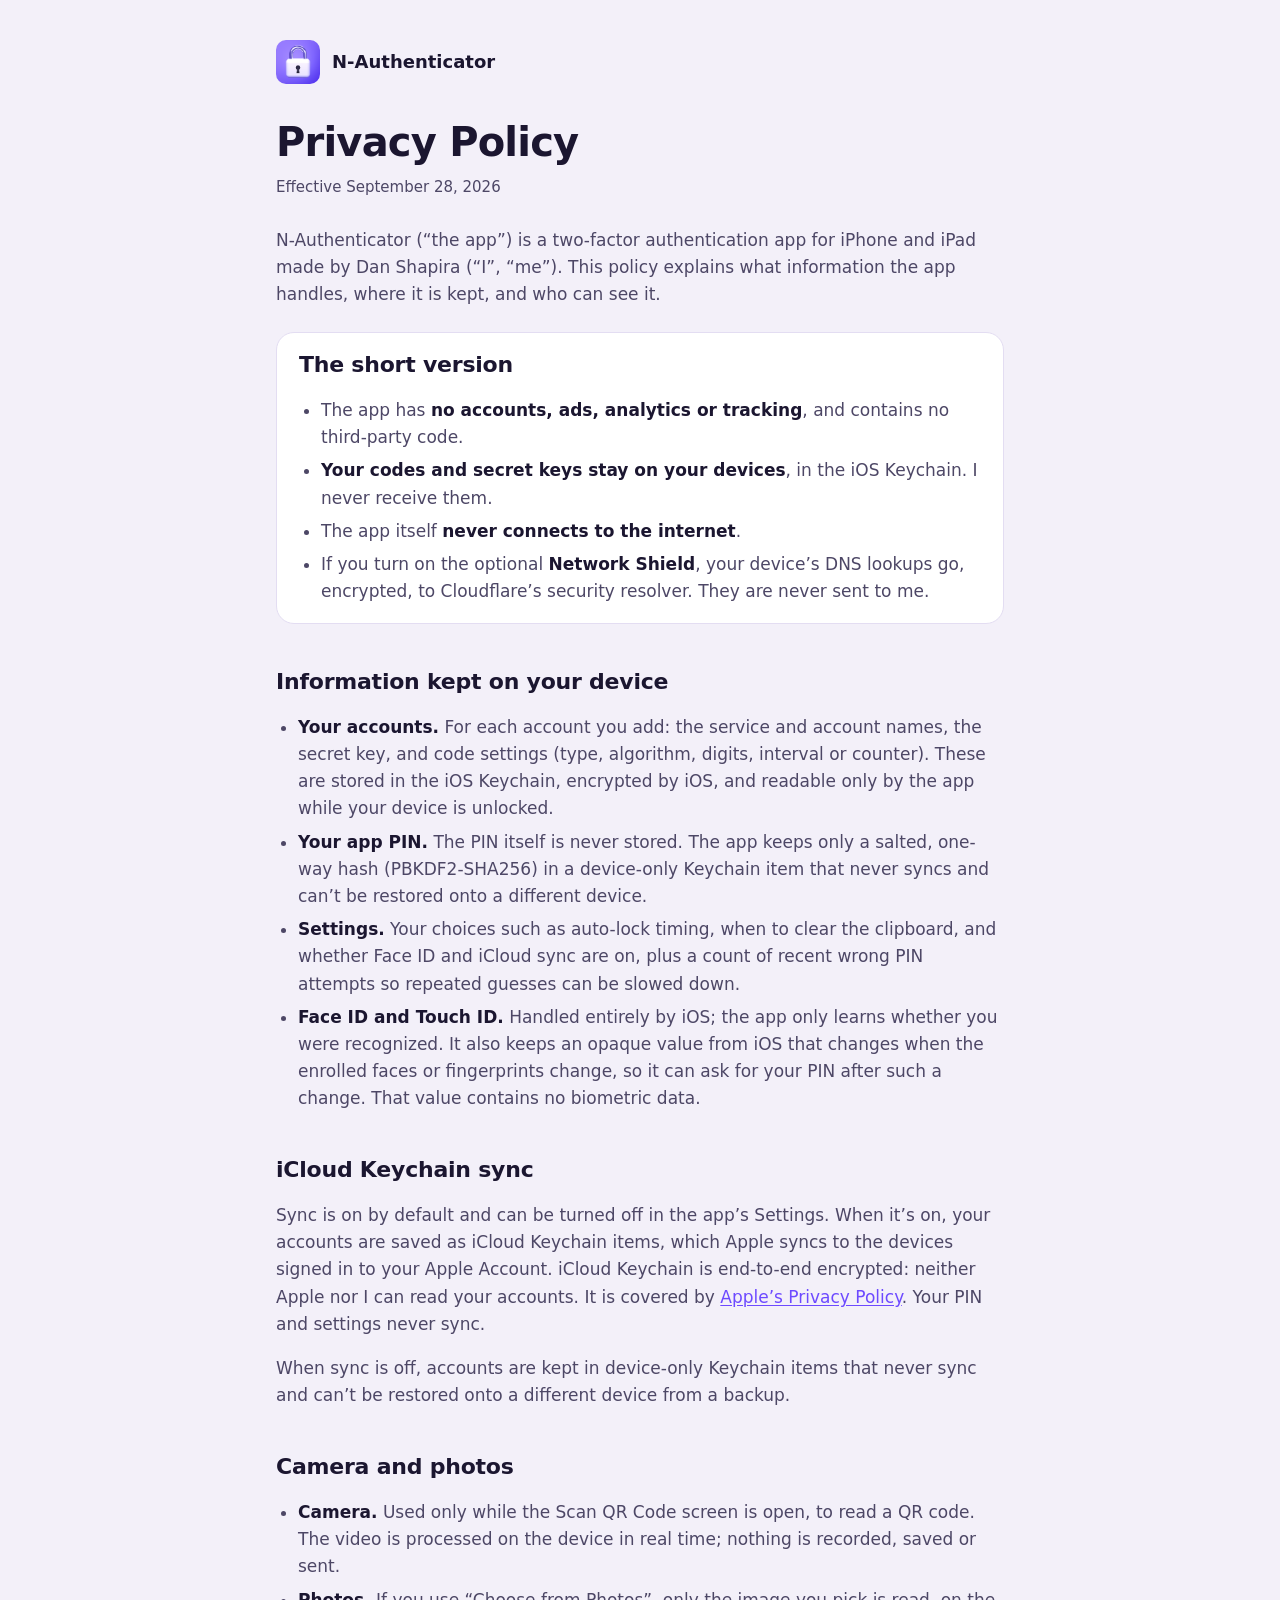
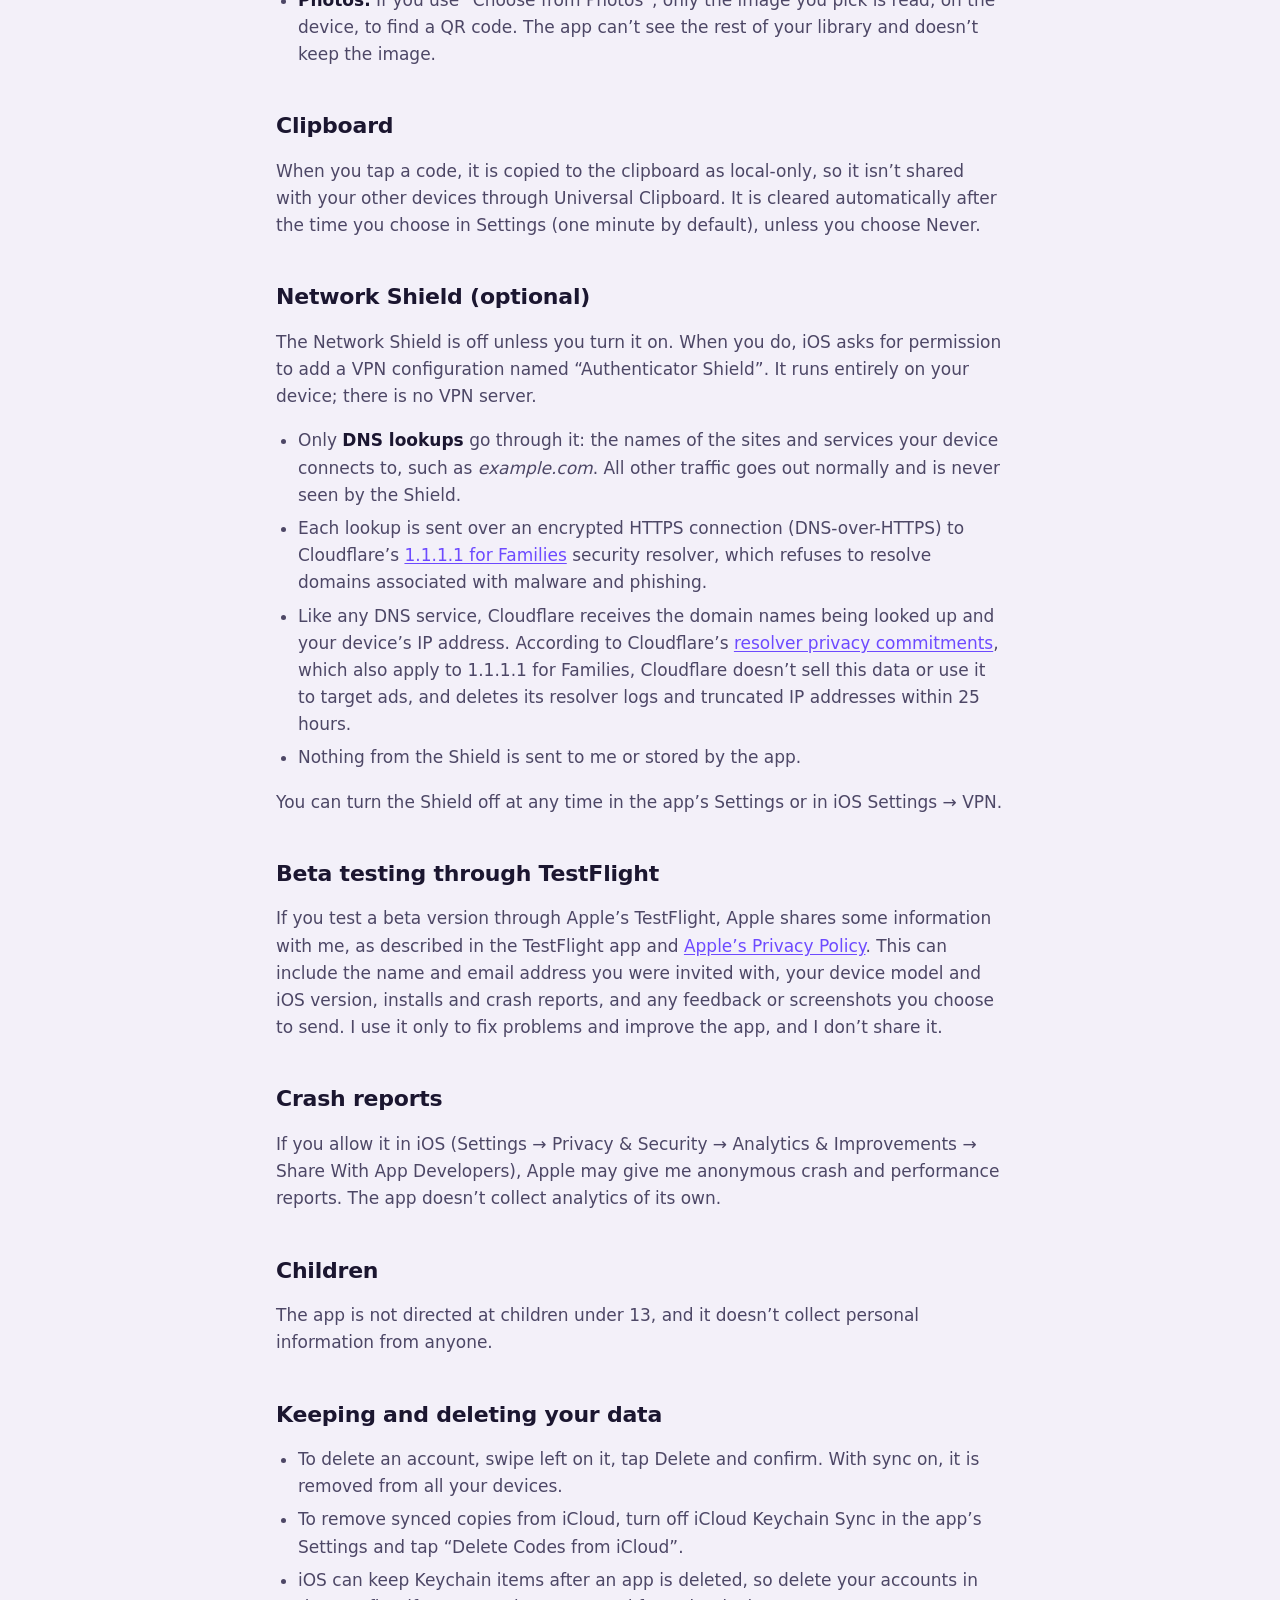
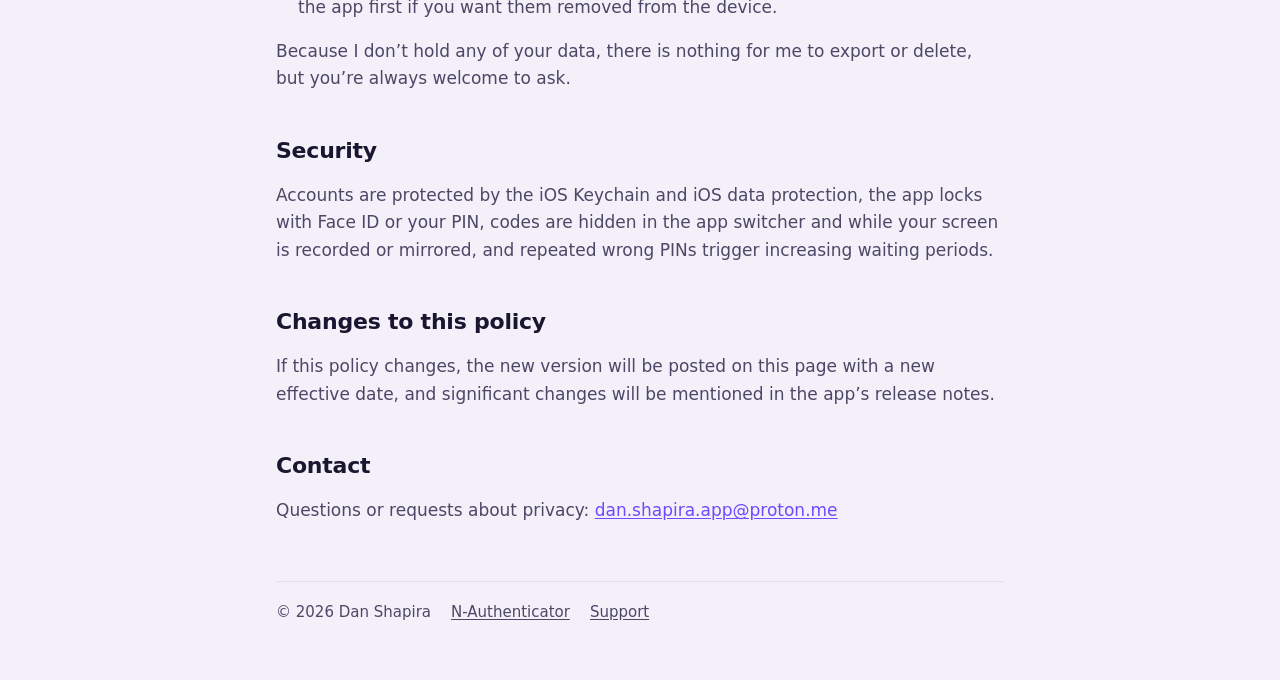
==== privacy/index.html @ 57d5ab2e "Add privacy policy, support site and App Store Connect text docs/ is a small GitHub Pages site (land" ====
<!doctype html>
<html lang="en">
<head>
  <meta charset="utf-8">
  <meta name="viewport" content="width=device-width, initial-scale=1">
  <title>Privacy Policy · N-Authenticator</title>
  <meta name="description" content="How N-Authenticator handles your data: codes stay on your devices, no accounts, no analytics, no tracking.">
  <link rel="icon" href="../assets/icon.png">
  <link rel="apple-touch-icon" href="../assets/icon.png">
  <link rel="stylesheet" href="../assets/style.css">
</head>
<body>
  <main>
    <a class="brand" href="../"><img src="../assets/icon.png" alt="">N-Authenticator</a>

    <h1>Privacy Policy</h1>
    <p class="meta">Effective September 28, 2026</p>

    <p>N-Authenticator (&ldquo;the app&rdquo;) is a two-factor authentication app for iPhone and iPad made by Dan Shapira (&ldquo;I&rdquo;, &ldquo;me&rdquo;). This policy explains what information the app handles, where it is kept, and who can see it.</p>

    <div class="card">
      <h2 style="margin-top:0">The short version</h2>
      <ul>
        <li>The app has <strong>no accounts, ads, analytics or tracking</strong>, and contains no third-party code.</li>
        <li><strong>Your codes and secret keys stay on your devices</strong>, in the iOS Keychain. I never receive them.</li>
        <li>The app itself <strong>never connects to the internet</strong>.</li>
        <li>If you turn on the optional <strong>Network Shield</strong>, your device&rsquo;s DNS lookups go, encrypted, to Cloudflare&rsquo;s security resolver. They are never sent to me.</li>
      </ul>
    </div>

    <h2>Information kept on your device</h2>
    <ul>
      <li><strong>Your accounts.</strong> For each account you add: the service and account names, the secret key, and code settings (type, algorithm, digits, interval or counter). These are stored in the iOS Keychain, encrypted by iOS, and readable only by the app while your device is unlocked.</li>
      <li><strong>Your app PIN.</strong> The PIN itself is never stored. The app keeps only a salted, one-way hash (PBKDF2-SHA256) in a device-only Keychain item that never syncs and can&rsquo;t be restored onto a different device.</li>
      <li><strong>Settings.</strong> Your choices such as auto-lock timing, when to clear the clipboard, and whether Face ID and iCloud sync are on, plus a count of recent wrong PIN attempts so repeated guesses can be slowed down.</li>
      <li><strong>Face ID and Touch ID.</strong> Handled entirely by iOS; the app only learns whether you were recognized. It also keeps an opaque value from iOS that changes when the enrolled faces or fingerprints change, so it can ask for your PIN after such a change. That value contains no biometric data.</li>
    </ul>

    <h2>iCloud Keychain sync</h2>
    <p>Sync is on by default and can be turned off in the app&rsquo;s Settings. When it&rsquo;s on, your accounts are saved as iCloud Keychain items, which Apple syncs to the devices signed in to your Apple Account. iCloud Keychain is end-to-end encrypted: neither Apple nor I can read your accounts. It is covered by <a href="https://www.apple.com/legal/privacy/">Apple&rsquo;s Privacy Policy</a>. Your PIN and settings never sync.</p>
    <p>When sync is off, accounts are kept in device-only Keychain items that never sync and can&rsquo;t be restored onto a different device from a backup.</p>

    <h2>Camera and photos</h2>
    <ul>
      <li><strong>Camera.</strong> Used only while the Scan QR Code screen is open, to read a QR code. The video is processed on the device in real time; nothing is recorded, saved or sent.</li>
      <li><strong>Photos.</strong> If you use &ldquo;Choose from Photos&rdquo;, only the image you pick is read, on the device, to find a QR code. The app can&rsquo;t see the rest of your library and doesn&rsquo;t keep the image.</li>
    </ul>

    <h2>Clipboard</h2>
    <p>When you tap a code, it is copied to the clipboard as local-only, so it isn&rsquo;t shared with your other devices through Universal Clipboard. It is cleared automatically after the time you choose in Settings (one minute by default), unless you choose Never.</p>

    <h2 id="network-shield">Network Shield (optional)</h2>
    <p>The Network Shield is off unless you turn it on. When you do, iOS asks for permission to add a VPN configuration named &ldquo;Authenticator Shield&rdquo;. It runs entirely on your device; there is no VPN server.</p>
    <ul>
      <li>Only <strong>DNS lookups</strong> go through it: the names of the sites and services your device connects to, such as <em>example.com</em>. All other traffic goes out normally and is never seen by the Shield.</li>
      <li>Each lookup is sent over an encrypted HTTPS connection (DNS-over-HTTPS) to Cloudflare&rsquo;s <a href="https://developers.cloudflare.com/1.1.1.1/setup/">1.1.1.1 for Families</a> security resolver, which refuses to resolve domains associated with malware and phishing.</li>
      <li>Like any DNS service, Cloudflare receives the domain names being looked up and your device&rsquo;s IP address. According to Cloudflare&rsquo;s <a href="https://developers.cloudflare.com/1.1.1.1/privacy/public-dns-resolver/">resolver privacy commitments</a>, which also apply to 1.1.1.1 for Families, Cloudflare doesn&rsquo;t sell this data or use it to target ads, and deletes its resolver logs and truncated IP addresses within 25 hours.</li>
      <li>Nothing from the Shield is sent to me or stored by the app.</li>
    </ul>
    <p>You can turn the Shield off at any time in the app&rsquo;s Settings or in iOS Settings &rarr; VPN.</p>

    <h2>Beta testing through TestFlight</h2>
    <p>If you test a beta version through Apple&rsquo;s TestFlight, Apple shares some information with me, as described in the TestFlight app and <a href="https://www.apple.com/legal/privacy/">Apple&rsquo;s Privacy Policy</a>. This can include the name and email address you were invited with, your device model and iOS version, installs and crash reports, and any feedback or screenshots you choose to send. I use it only to fix problems and improve the app, and I don&rsquo;t share it.</p>

    <h2>Crash reports</h2>
    <p>If you allow it in iOS (Settings &rarr; Privacy &amp; Security &rarr; Analytics &amp; Improvements &rarr; Share With App Developers), Apple may give me anonymous crash and performance reports. The app doesn&rsquo;t collect analytics of its own.</p>

    <h2>Children</h2>
    <p>The app is not directed at children under 13, and it doesn&rsquo;t collect personal information from anyone.</p>

    <h2>Keeping and deleting your data</h2>
    <ul>
      <li>To delete an account, swipe left on it, tap Delete and confirm. With sync on, it is removed from all your devices.</li>
      <li>To remove synced copies from iCloud, turn off iCloud Keychain Sync in the app&rsquo;s Settings and tap &ldquo;Delete Codes from iCloud&rdquo;.</li>
      <li>iOS can keep Keychain items after an app is deleted, so delete your accounts in the app first if you want them removed from the device.</li>
    </ul>
    <p>Because I don&rsquo;t hold any of your data, there is nothing for me to export or delete, but you&rsquo;re always welcome to ask.</p>

    <h2>Security</h2>
    <p>Accounts are protected by the iOS Keychain and iOS data protection, the app locks with Face ID or your PIN, codes are hidden in the app switcher and while your screen is recorded or mirrored, and repeated wrong PINs trigger increasing waiting periods.</p>

    <h2>Changes to this policy</h2>
    <p>If this policy changes, the new version will be posted on this page with a new effective date, and significant changes will be mentioned in the app&rsquo;s release notes.</p>

    <h2>Contact</h2>
    <p>Questions or requests about privacy: <a href="mailto:dan.shapira.app@proton.me">dan.shapira.app@proton.me</a></p>

    <footer>
      <span>&copy; 2026 Dan Shapira</span>
      <a href="../">N-Authenticator</a>
      <a href="../support/">Support</a>
    </footer>
  </main>
</body>
</html>
---- assets/style.css ----
:root {
  --violet: #6d4aff;
  --ink: #1b1630;
  --ink-soft: #4d4766;
  --mica: #f3f0f9;
  --surface: #ffffff;
  --line: #e3ddf2;
  --tint: rgba(109, 74, 255, 0.1);
  color-scheme: light;
}

@media (prefers-color-scheme: dark) {
  :root:not([data-theme="light"]) {
    --violet: #8c6dff;
    --ink: #f3f0f9;
    --ink-soft: #bab3d4;
    --mica: #0f0c18;
    --surface: #1b1630;
    --line: #2d2649;
    --tint: rgba(140, 109, 255, 0.16);
    color-scheme: dark;
  }
}

:root[data-theme="dark"] {
  --violet: #8c6dff;
  --ink: #f3f0f9;
  --ink-soft: #bab3d4;
  --mica: #0f0c18;
  --surface: #1b1630;
  --line: #2d2649;
  --tint: rgba(140, 109, 255, 0.16);
  color-scheme: dark;
}

* {
  box-sizing: border-box;
}

html {
  -webkit-text-size-adjust: 100%;
}

body {
  margin: 0;
  background: var(--mica);
  color: var(--ink);
  font: 17px/1.6 -apple-system, BlinkMacSystemFont, "SF Pro Text", "Segoe UI", system-ui, sans-serif;
}

main {
  max-width: 760px;
  margin: 0 auto;
  padding: 40px 16px 56px;
}

a {
  color: var(--violet);
  text-underline-offset: 2px;
}

.brand {
  display: inline-flex;
  align-items: center;
  gap: 12px;
  color: inherit;
  text-decoration: none;
  font-weight: 700;
  font-size: 18px;
  margin-bottom: 36px;
}

.brand img {
  width: 44px;
  height: 44px;
  border-radius: 10px;
}

h1 {
  font-size: clamp(30px, 6vw, 40px);
  line-height: 1.12;
  letter-spacing: -0.02em;
  margin: 0 0 10px;
}

h2 {
  font-size: 22px;
  line-height: 1.3;
  letter-spacing: -0.01em;
  margin: 44px 0 8px;
}

h3 {
  font-size: 18px;
  margin: 28px 0 4px;
}

p,
li {
  color: var(--ink-soft);
}

strong {
  color: var(--ink);
}

ul {
  padding-left: 22px;
}

li + li {
  margin-top: 6px;
}

.meta {
  font-size: 15px;
  color: var(--ink-soft);
  margin: 0 0 28px;
}

.card {
  background: var(--surface);
  border: 1px solid var(--line);
  border-radius: 18px;
  padding: 18px 22px;
  margin: 24px 0;
}

.card > :first-child {
  margin-top: 0;
}

.card > :last-child {
  margin-bottom: 0;
}

.hero {
  text-align: center;
  padding: 24px 0 8px;
}

.hero img {
  width: 112px;
  height: 112px;
  border-radius: 25px;
  box-shadow: 0 16px 40px rgba(109, 74, 255, 0.3);
}

.hero h1 {
  margin-top: 24px;
}

.hero .lead {
  font-size: 19px;
  max-width: 560px;
  margin: 0 auto;
}

.features {
  display: grid;
  grid-template-columns: repeat(auto-fit, minmax(220px, 1fr));
  gap: 14px;
  margin: 40px 0;
  padding: 0;
  list-style: none;
}

.features li {
  margin: 0;
  background: var(--surface);
  border: 1px solid var(--line);
  border-radius: 16px;
  padding: 16px 18px;
}

.features strong {
  display: block;
  margin-bottom: 2px;
}

.links {
  display: flex;
  flex-wrap: wrap;
  justify-content: center;
  gap: 12px;
}

.button {
  display: inline-block;
  padding: 11px 20px;
  border-radius: 999px;
  background: var(--tint);
  color: var(--violet);
  font-weight: 600;
  text-decoration: none;
}

.button.primary {
  background: var(--violet);
  color: #ffffff;
}

details {
  background: var(--surface);
  border: 1px solid var(--line);
  border-radius: 14px;
  padding: 14px 18px;
  margin: 10px 0;
}

details summary {
  cursor: pointer;
  font-weight: 600;
  color: var(--ink);
}

details[open] summary {
  margin-bottom: 6px;
}

details > :last-child {
  margin-bottom: 0;
}

footer {
  border-top: 1px solid var(--line);
  margin-top: 56px;
  padding-top: 18px;
  display: flex;
  flex-wrap: wrap;
  gap: 6px 20px;
  font-size: 15px;
  color: var(--ink-soft);
}

footer a {
  color: var(--ink-soft);
}
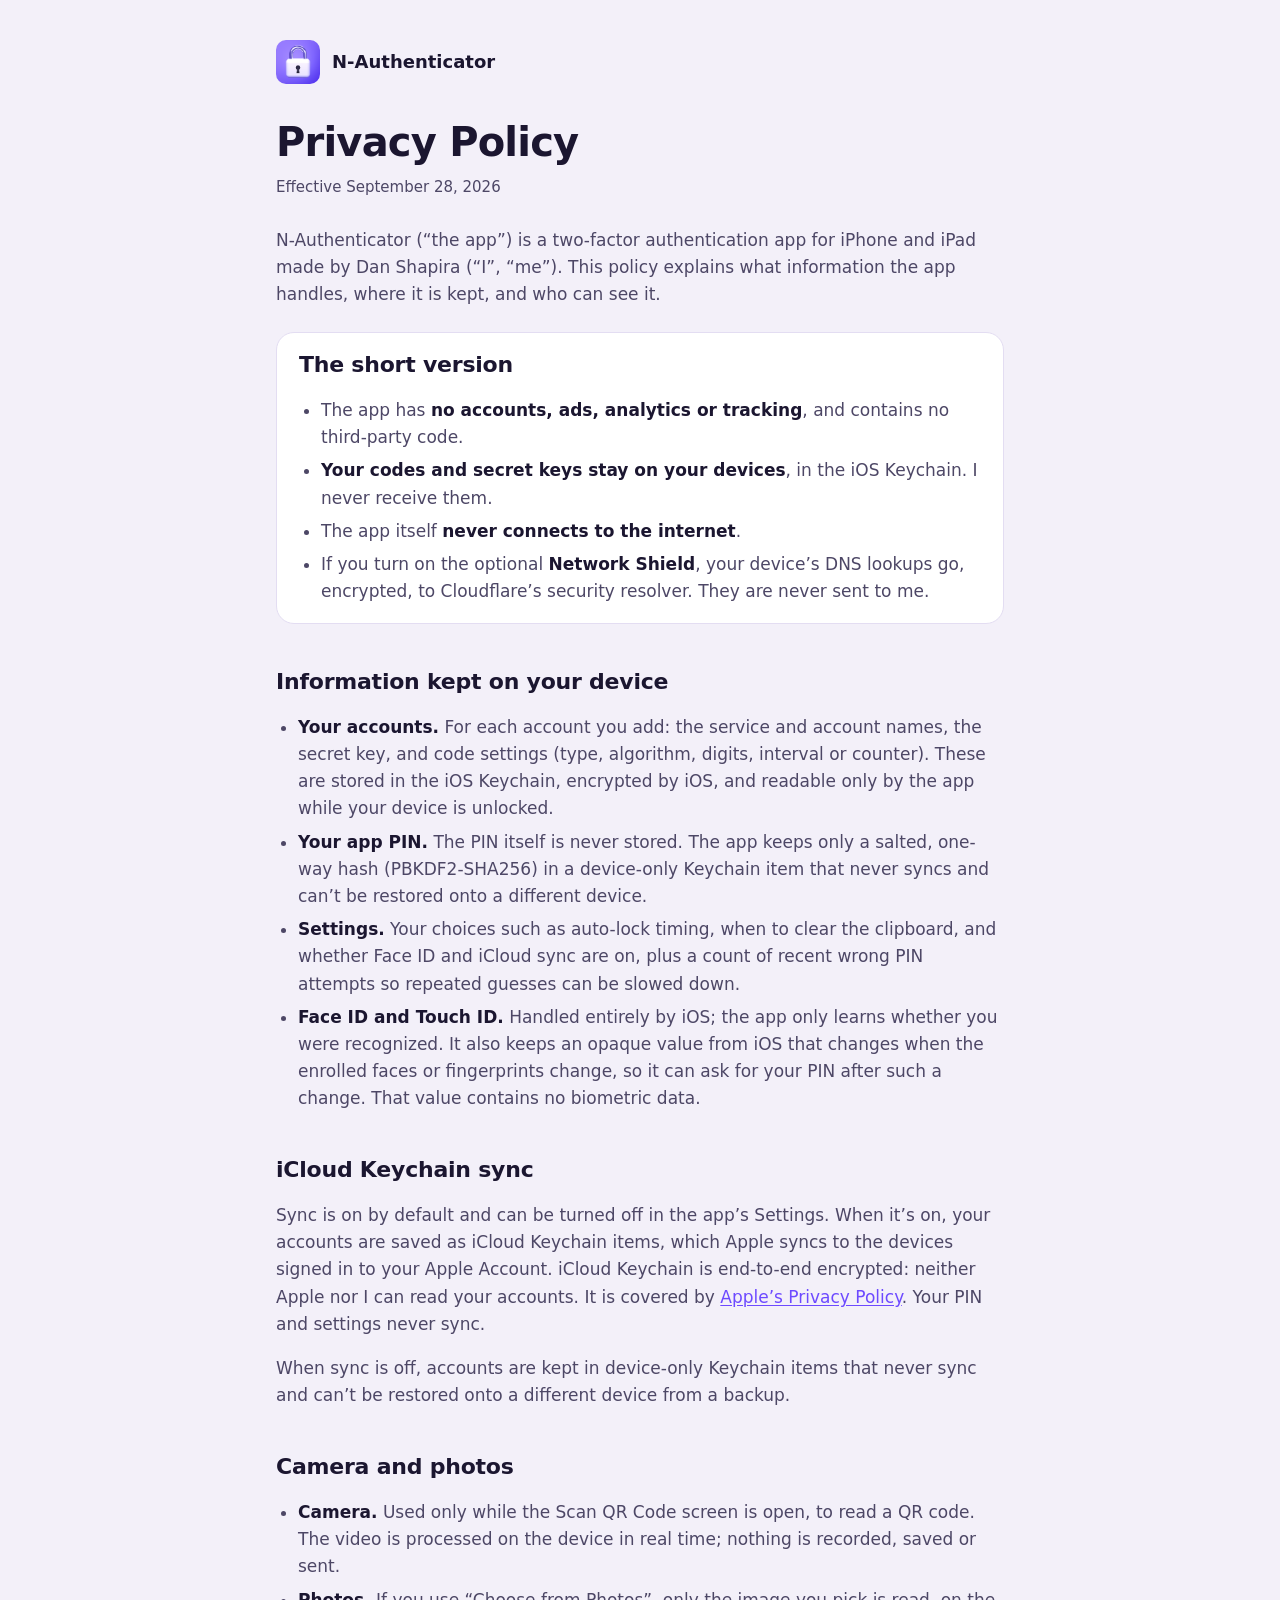
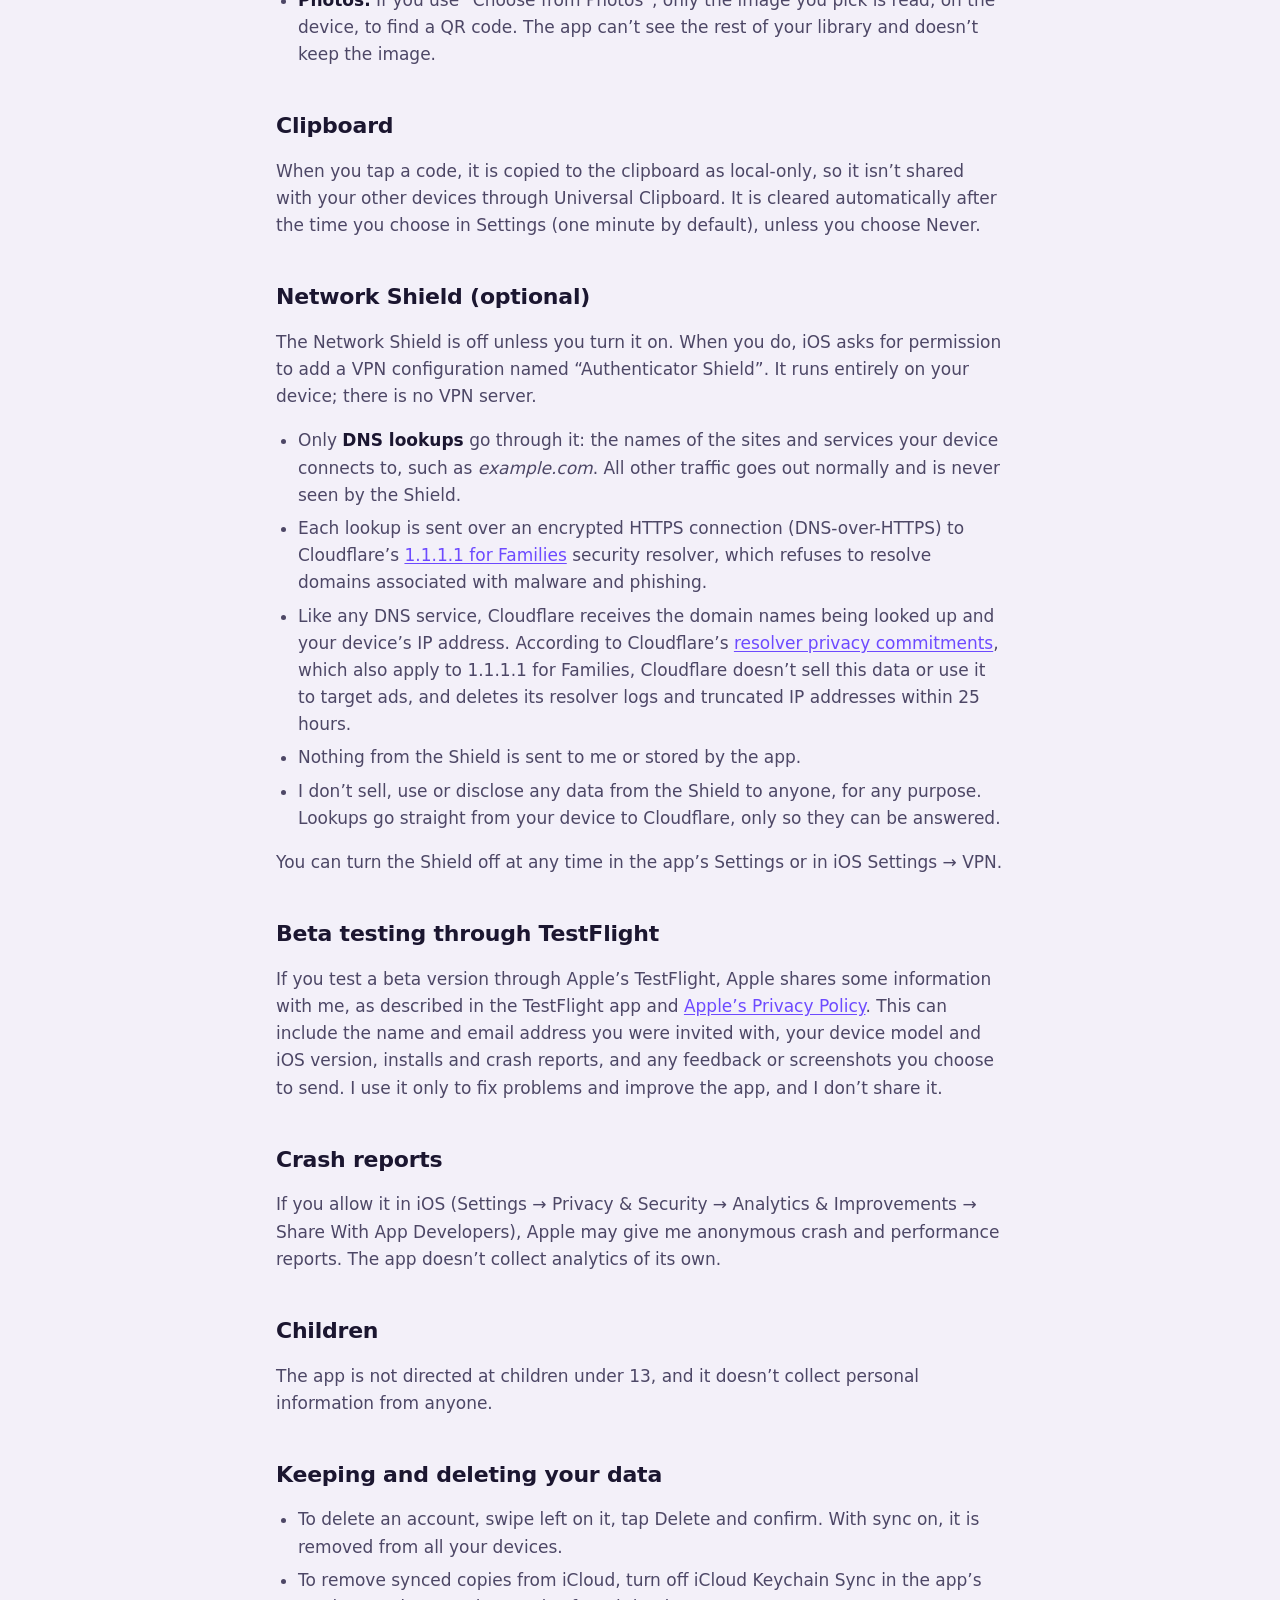
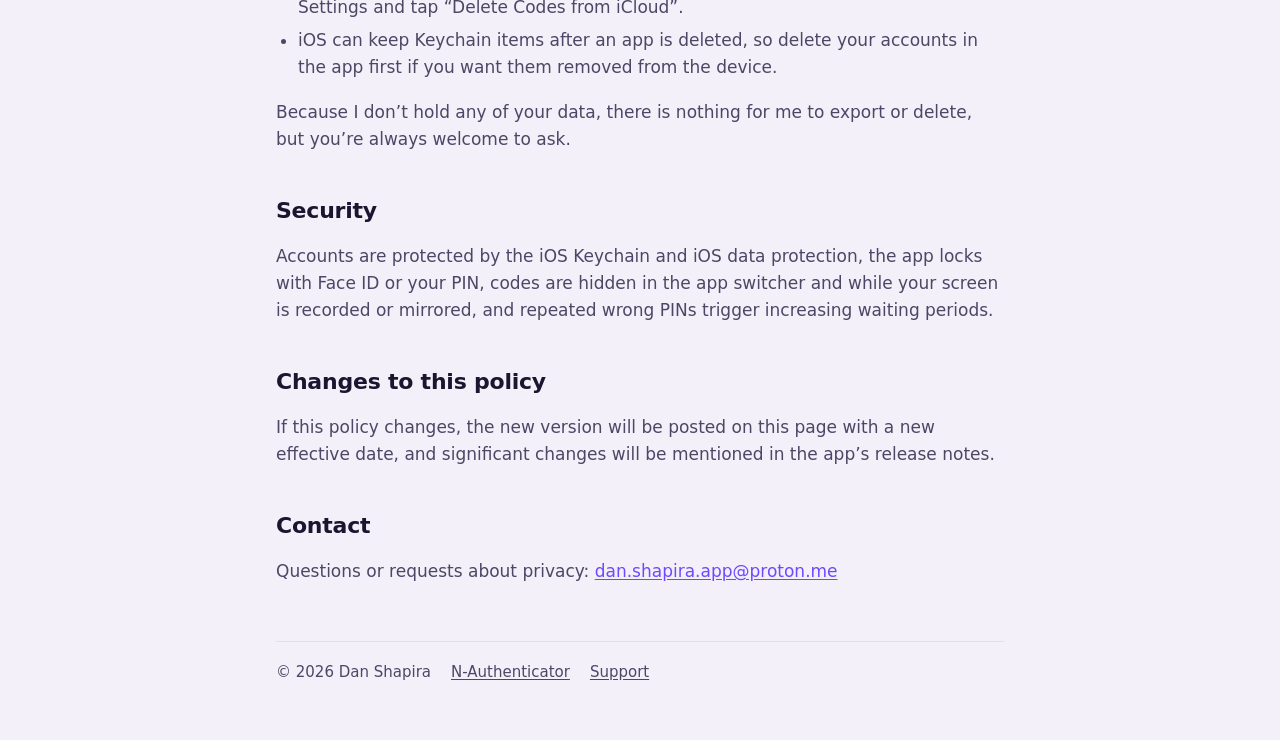
==== commit c46e8c60: "Privacy policy: explicit no-sale/no-disclosure commitment for the Shield Guideline 5.4 asks apps usi" ====
--- a/privacy/index.html
+++ b/privacy/index.html
@@ -56,6 +56,7 @@
       <li>Each lookup is sent over an encrypted HTTPS connection (DNS-over-HTTPS) to Cloudflare&rsquo;s <a href="https://developers.cloudflare.com/1.1.1.1/setup/">1.1.1.1 for Families</a> security resolver, which refuses to resolve domains associated with malware and phishing.</li>
       <li>Like any DNS service, Cloudflare receives the domain names being looked up and your device&rsquo;s IP address. According to Cloudflare&rsquo;s <a href="https://developers.cloudflare.com/1.1.1.1/privacy/public-dns-resolver/">resolver privacy commitments</a>, which also apply to 1.1.1.1 for Families, Cloudflare doesn&rsquo;t sell this data or use it to target ads, and deletes its resolver logs and truncated IP addresses within 25 hours.</li>
       <li>Nothing from the Shield is sent to me or stored by the app.</li>
+      <li>I don&rsquo;t sell, use or disclose any data from the Shield to anyone, for any purpose. Lookups go straight from your device to Cloudflare, only so they can be answered.</li>
     </ul>
     <p>You can turn the Shield off at any time in the app&rsquo;s Settings or in iOS Settings &rarr; VPN.</p>
 
